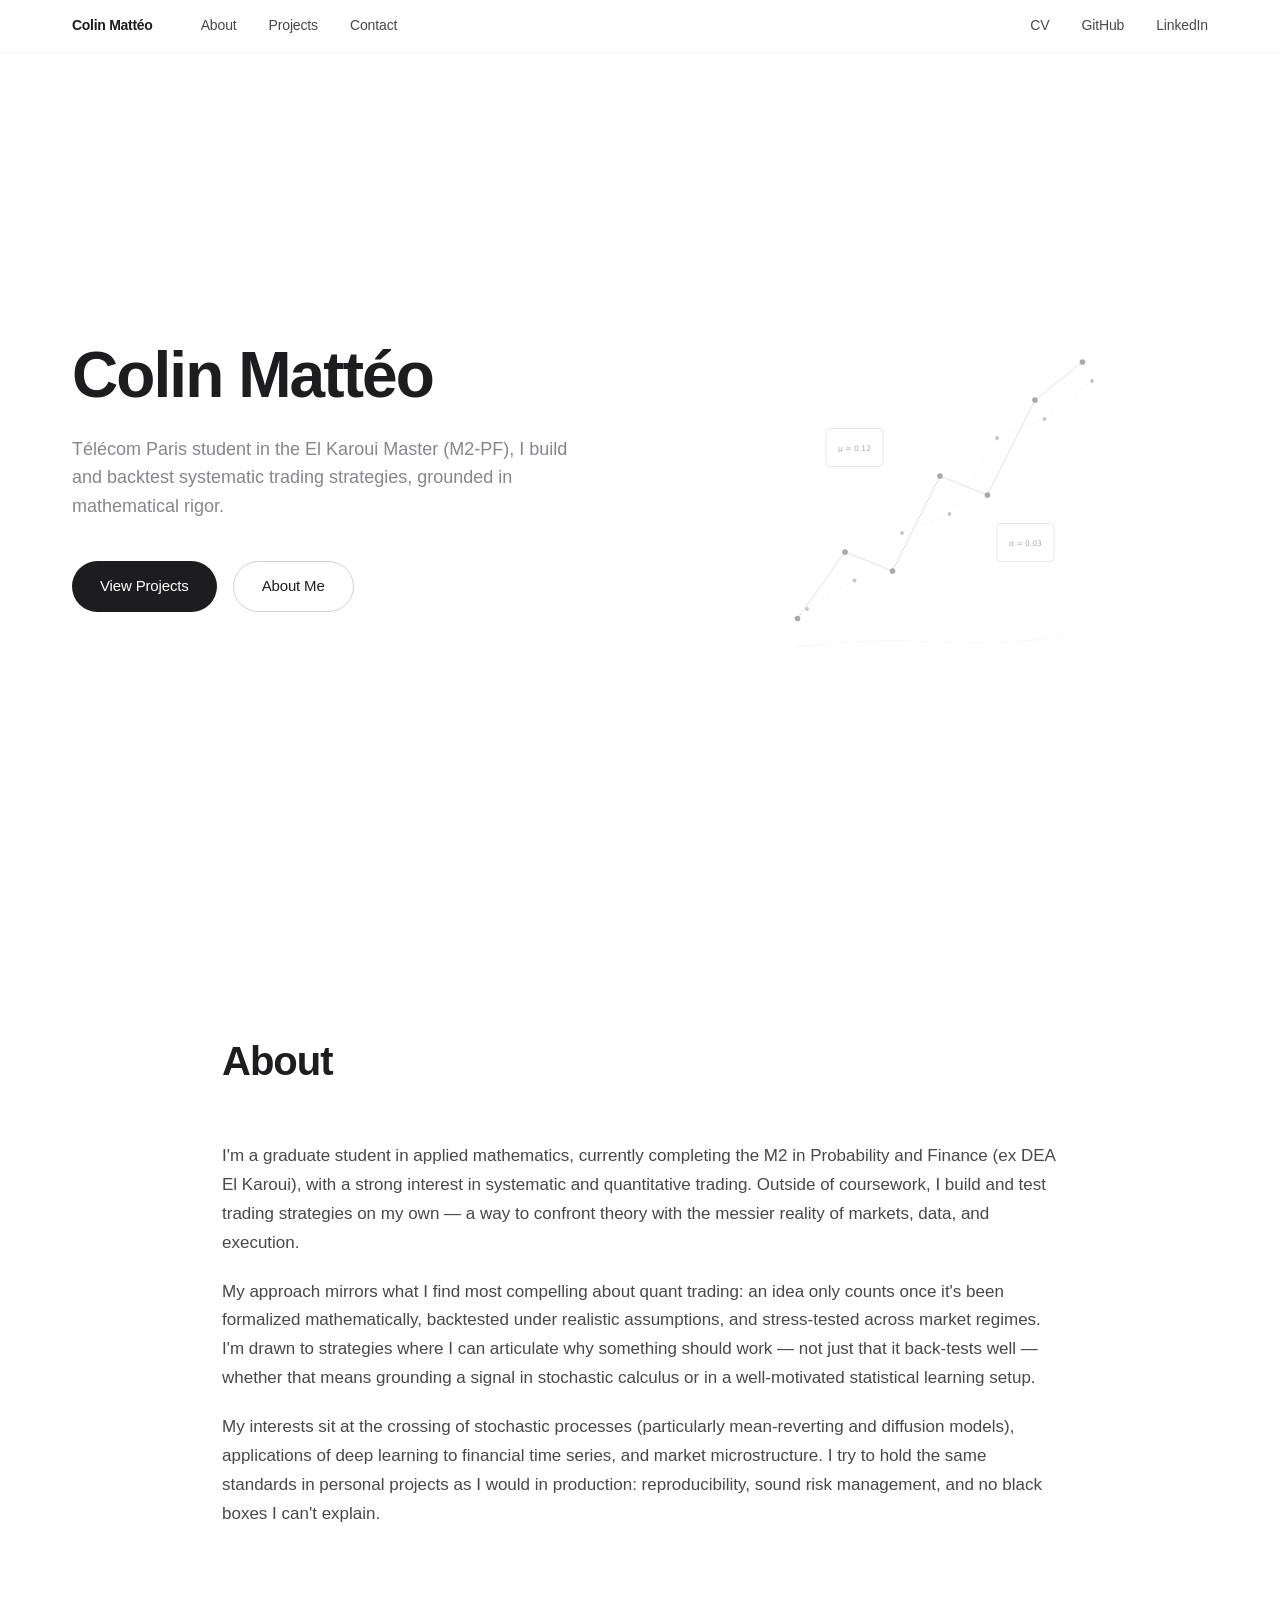
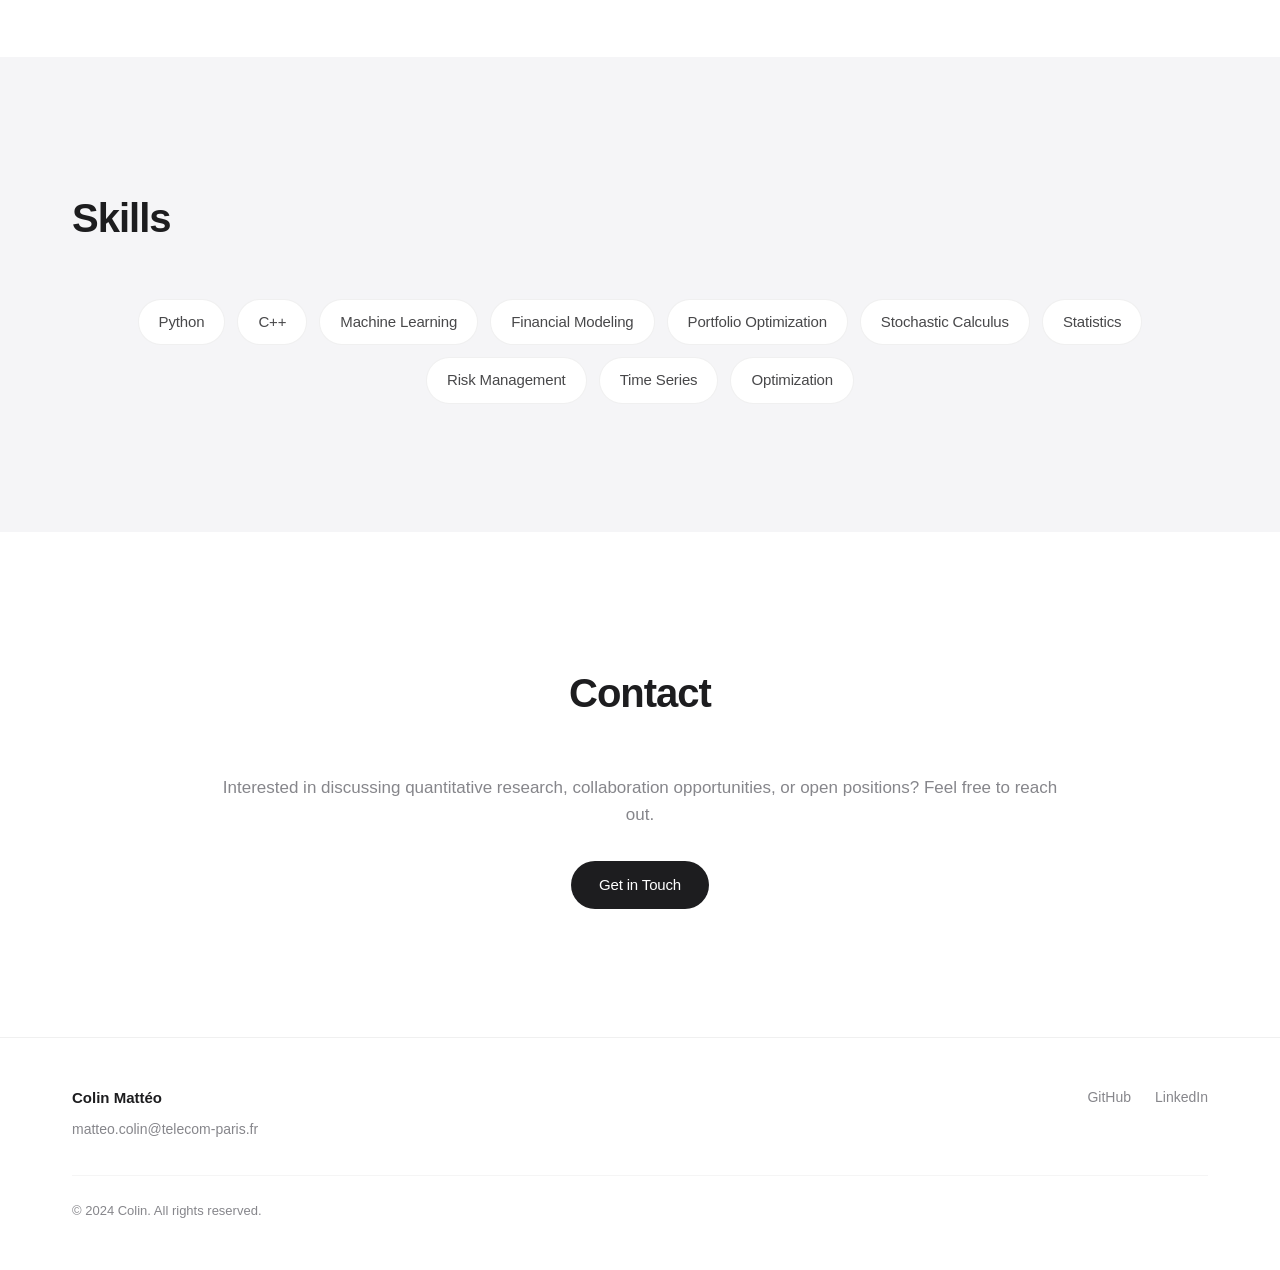
==== index.html @ a55c2260 "Modification de la phrase d'introduction de la hero section ainsi que de la about me section" ====
<!DOCTYPE html>
<html lang="en">
<head>
    <meta charset="UTF-8">
    <meta name="viewport" content="width=device-width, initial-scale=1.0">
    <title>Colin — Quantitative Finance & Machine Learning</title>
    <meta name="description" content="Quantitative finance researcher building trading strategies, ML models, and financial research projects with mathematical rigor.">
    <link rel="stylesheet" href="css/style.css">
</head>
<body>
    <header class="header" role="banner">
        <nav class="nav" aria-label="Main navigation">
            <div class="nav-left">
                <a href="index.html" class="nav-name">Colin Mattéo</a>
                <a href="#about" class="nav-link">About</a>
                <a href="projects.html" class="nav-link">Projects</a>
                <a href="#contact" class="nav-link">Contact</a>
            </div>
            <div class="nav-right">
                <a href="assets/CV_Matteo_Colin.pdf" class="nav-link" target="_blank" rel="noopener noreferrer">CV</a>
                <a href="https://github.com/V0H6P" class="nav-link" target="_blank" rel="noopener noreferrer">GitHub</a>
                <a href="https://www.linkedin.com/in/mattéo-colin-82a244336" class="nav-link" target="_blank" rel="noopener noreferrer">LinkedIn</a>
            </div>
        </nav>
    </header>

    <main>
        <section class="hero" aria-label="Introduction">
            <div class="hero-content">
                <div class="hero-text">
                    <h1 class="hero-title">
                        <span class="hero-line">Colin Mattéo</span>
                    </h1>
                    <p class="hero-subtitle">Télécom Paris student in the El Karoui Master (M2-PF), I build and backtest systematic trading strategies, grounded in mathematical rigor.</p>
                    <div class="hero-actions">
                        <a href="projects.html" class="btn btn-primary">View Projects</a>
                        <a href="#about" class="btn btn-secondary">About Me</a>
                    </div>
                </div>
                <div class="hero-visual" aria-hidden="true">
                    <svg viewBox="0 0 400 400" xmlns="http://www.w3.org/2000/svg" class="hero-svg">
                        <line x1="50" y1="350" x2="100" y2="280" stroke="#d1d1d6" stroke-width="1"/>
                        <line x1="100" y1="280" x2="150" y2="300" stroke="#d1d1d6" stroke-width="1"/>
                        <line x1="150" y1="300" x2="200" y2="200" stroke="#d1d1d6" stroke-width="1"/>
                        <line x1="200" y1="200" x2="250" y2="220" stroke="#d1d1d6" stroke-width="1"/>
                        <line x1="250" y1="220" x2="300" y2="120" stroke="#d1d1d6" stroke-width="1"/>
                        <line x1="300" y1="120" x2="350" y2="80" stroke="#d1d1d6" stroke-width="1"/>
                        <circle cx="50" cy="350" r="3" fill="#86868b"/>
                        <circle cx="100" cy="280" r="3" fill="#86868b"/>
                        <circle cx="150" cy="300" r="3" fill="#86868b"/>
                        <circle cx="200" cy="200" r="3" fill="#86868b"/>
                        <circle cx="250" cy="220" r="3" fill="#86868b"/>
                        <circle cx="300" cy="120" r="3" fill="#86868b"/>
                        <circle cx="350" cy="80" r="3" fill="#86868b"/>
                        <line x1="60" y1="340" x2="110" y2="310" stroke="#e5e5ea" stroke-width="0.5" stroke-dasharray="4 4"/>
                        <line x1="110" y1="310" x2="160" y2="260" stroke="#e5e5ea" stroke-width="0.5" stroke-dasharray="4 4"/>
                        <line x1="160" y1="260" x2="210" y2="240" stroke="#e5e5ea" stroke-width="0.5" stroke-dasharray="4 4"/>
                        <line x1="210" y1="240" x2="260" y2="160" stroke="#e5e5ea" stroke-width="0.5" stroke-dasharray="4 4"/>
                        <line x1="260" y1="160" x2="310" y2="140" stroke="#e5e5ea" stroke-width="0.5" stroke-dasharray="4 4"/>
                        <line x1="310" y1="140" x2="360" y2="100" stroke="#e5e5ea" stroke-width="0.5" stroke-dasharray="4 4"/>
                        <circle cx="60" cy="340" r="2" fill="#aeaeb2"/>
                        <circle cx="110" cy="310" r="2" fill="#aeaeb2"/>
                        <circle cx="160" cy="260" r="2" fill="#aeaeb2"/>
                        <circle cx="210" cy="240" r="2" fill="#aeaeb2"/>
                        <circle cx="260" cy="160" r="2" fill="#aeaeb2"/>
                        <circle cx="310" cy="140" r="2" fill="#aeaeb2"/>
                        <circle cx="360" cy="100" r="2" fill="#aeaeb2"/>
                        <rect x="80" y="150" width="60" height="40" rx="4" fill="none" stroke="#d1d1d6" stroke-width="0.75"/>
                        <text x="110" y="174" text-anchor="middle" font-size="8" fill="#86868b" font-family="system-ui">μ = 0.12</text>
                        <rect x="260" y="250" width="60" height="40" rx="4" fill="none" stroke="#d1d1d6" stroke-width="0.75"/>
                        <text x="290" y="274" text-anchor="middle" font-size="8" fill="#86868b" font-family="system-ui">σ = 0.03</text>
                        <path d="M 50 380 Q 125 370 200 375 T 350 365" fill="none" stroke="#e5e5ea" stroke-width="0.5"/>
                    </svg>
                </div>
            </div>
        </section>


        <section id="about" class="about fade-in" aria-labelledby="about-title">
            <div class="container container--narrow">
                <h2 id="about-title" class="section-title">About</h2>
                <div class="about-content">
                    <p>I'm a graduate student in applied mathematics, currently completing the M2 in Probability and Finance (ex DEA El Karoui), with a strong interest in systematic and quantitative trading. Outside of coursework, I build and test trading strategies on my own — a way to confront theory with the messier reality of markets, data, and execution.</p>
                    <p>My approach mirrors what I find most compelling about quant trading: an idea only counts once it's been formalized mathematically, backtested under realistic assumptions, and stress-tested across market regimes. I'm drawn to strategies where I can articulate why something should work — not just that it back-tests well — whether that means grounding a signal in stochastic calculus or in a well-motivated statistical learning setup.</p>
                    <p>My interests sit at the crossing of stochastic processes (particularly mean-reverting and diffusion models), applications of deep learning to financial time series, and market microstructure. I try to hold the same standards in personal projects as I would in production: reproducibility, sound risk management, and no black boxes I can't explain.</p>
                </div>
            </div>
        </section>

        <section class="skills fade-in" aria-labelledby="skills-title">
            <div class="container">
                <h2 id="skills-title" class="section-title">Skills</h2>
                <div class="skills-grid" role="list">
                    <span class="skill-badge" role="listitem">Python</span>
                    <span class="skill-badge" role="listitem">C++</span>
                    <span class="skill-badge" role="listitem">Machine Learning</span>
                    <span class="skill-badge" role="listitem">Financial Modeling</span>
                    <span class="skill-badge" role="listitem">Portfolio Optimization</span>
                    <span class="skill-badge" role="listitem">Stochastic Calculus</span>
                    <span class="skill-badge" role="listitem">Statistics</span>
                    <span class="skill-badge" role="listitem">Risk Management</span>
                    <span class="skill-badge" role="listitem">Time Series</span>
                    <span class="skill-badge" role="listitem">Optimization</span>
                </div>
            </div>
        </section>


        <section id="contact" class="contact fade-in" aria-labelledby="contact-title">
            <div class="container container--narrow">
                <h2 id="contact-title" class="section-title">Contact</h2>
                <p class="contact-text">Interested in discussing quantitative research, collaboration opportunities, or open positions? Feel free to reach out.</p>
                <a href="mailto:matteo.colin@telecom-paris.fr" class="btn btn-primary">Get in Touch</a>
            </div>
        </section>
    </main>

    <footer class="footer" role="contentinfo">
        <div class="container">
            <div class="footer-content">
                <div class="footer-info">
                    <p class="footer-name">Colin Mattéo</p>
                    <p class="footer-email"><a href="mailto:matteo.colin@telecom-paris.fr">matteo.colin@telecom-paris.fr</a></p>
                </div>
                <div class="footer-links">
                    <a href="https://github.com/V0H6P" target="_blank" rel="noopener noreferrer">GitHub</a>
                    <a href="https://www.linkedin.com/in/mattéo-colin-82a244336" target="_blank" rel="noopener noreferrer">LinkedIn</a>
                </div>
            </div>
            <div class="footer-bottom">
                <p>&copy; 2024 Colin. All rights reserved.</p>
            </div>
        </div>
    </footer>

    <script src="js/main.js"></script>
</body>
</html>
---- css/style.css ----
/* ============================================
   RESET & BASE
   ============================================ */

*, *::before, *::after {
    margin: 0;
    padding: 0;
    box-sizing: border-box;
}

:root {
    --color-black: #1d1d1f;
    --color-gray-900: #2c2c2e;
    --color-gray-700: #48484a;
    --color-gray-500: #86868b;
    --color-gray-300: #d1d1d6;
    --color-gray-100: #f5f5f7;
    --color-white: #ffffff;
    --color-accent: #0071e3;
    --color-accent-hover: #0077ed;

    --font-system: -apple-system, BlinkMacSystemFont, 'SF Pro Display', 'SF Pro Text', 'Helvetica Neue', Helvetica, Arial, sans-serif;
    --font-mono: 'SF Mono', SFMono-Regular, 'Consolas', 'Liberation Mono', Menlo, monospace;

    --space-xs: 0.5rem;
    --space-sm: 1rem;
    --space-md: 1.5rem;
    --space-lg: 3rem;
    --space-xl: 5rem;
    --space-2xl: 8rem;

    --max-width: 1200px;
    --max-width-narrow: 900px;

    --transition-fast: 0.2s ease;
    --transition-base: 0.3s ease;
    --transition-slow: 0.6s ease;
}

html {
    scroll-behavior: smooth;
    -webkit-text-size-adjust: 100%;
}

body {
    font-family: var(--font-system);
    font-size: 17px;
    line-height: 1.65;
    color: var(--color-black);
    background-color: var(--color-white);
    -webkit-font-smoothing: antialiased;
    -moz-osx-font-smoothing: grayscale;
}

a {
    color: inherit;
    text-decoration: none;
}

img {
    max-width: 100%;
    display: block;
}

/* ============================================
   LAYOUT
   ============================================ */

.container {
    max-width: var(--max-width);
    margin: 0 auto;
    padding: 0 2rem;
}

.container--narrow {
    max-width: var(--max-width-narrow);
}

/* ============================================
   NAVIGATION
   ============================================ */

.header {
    position: fixed;
    top: 0;
    left: 0;
    right: 0;
    z-index: 1000;
    background: rgba(255, 255, 255, 0.92);
    backdrop-filter: blur(20px);
    -webkit-backdrop-filter: blur(20px);
    border-bottom: 1px solid rgba(0, 0, 0, 0.04);
}

.nav {
    display: flex;
    align-items: center;
    justify-content: space-between;
    max-width: var(--max-width);
    margin: 0 auto;
    padding: 0 2rem;
    height: 52px;
}

.nav-left, .nav-right {
    display: flex;
    align-items: center;
    gap: 2rem;
}

.nav-name {
    font-size: 14px;
    font-weight: 600;
    color: var(--color-black);
    letter-spacing: -0.02em;
    margin-right: 1rem;
}

.nav-link {
    font-size: 14px;
    font-weight: 400;
    color: var(--color-gray-700);
    transition: color var(--transition-fast);
    letter-spacing: -0.01em;
}

.nav-link:hover,
.nav-link:focus-visible {
    color: var(--color-black);
}

.nav-link:focus-visible {
    outline: 2px solid var(--color-accent);
    outline-offset: 4px;
    border-radius: 2px;
}

/* ============================================
   HERO
   ============================================ */

.hero {
    min-height: 100vh;
    display: flex;
    align-items: center;
    padding-top: 52px;
}

.hero-content {
    display: grid;
    grid-template-columns: 1fr 1fr;
    align-items: center;
    gap: 4rem;
    max-width: var(--max-width);
    margin: 0 auto;
    padding: 0 2rem;
    width: 100%;
}

.hero-title {
    font-size: clamp(2.5rem, 5vw, 4rem);
    font-weight: 600;
    line-height: 1.1;
    letter-spacing: -0.03em;
    color: var(--color-black);
}

.hero-line {
    display: block;
}

.hero-subtitle {
    margin-top: 1.5rem;
    font-size: 1.125rem;
    line-height: 1.6;
    color: var(--color-gray-500);
    max-width: 520px;
}

.hero-actions {
    display: flex;
    gap: 1rem;
    margin-top: 2.5rem;
}

.hero-visual {
    display: flex;
    justify-content: center;
    align-items: center;
}

.hero-svg {
    width: 100%;
    max-width: 380px;
    height: auto;
    opacity: 0.7;
}

/* ============================================
   BUTTONS
   ============================================ */

.btn {
    display: inline-flex;
    align-items: center;
    justify-content: center;
    font-size: 15px;
    font-weight: 400;
    border-radius: 980px;
    padding: 0.75rem 1.75rem;
    transition: all var(--transition-fast);
    cursor: pointer;
    border: none;
    letter-spacing: -0.01em;
}

.btn:focus-visible {
    outline: 2px solid var(--color-accent);
    outline-offset: 3px;
}

.btn-primary {
    background-color: var(--color-black);
    color: var(--color-white);
}

.btn-primary:hover {
    background-color: var(--color-gray-900);
}

.btn-secondary {
    background-color: transparent;
    color: var(--color-black);
    border: 1px solid var(--color-gray-300);
}

.btn-secondary:hover {
    background-color: var(--color-gray-100);
}

.btn-tertiary {
    padding: 0;
    font-size: 15px;
    color: var(--color-accent);
    background: none;
    border-radius: 0;
}

.btn-tertiary:hover {
    color: var(--color-accent-hover);
}

/* ============================================
   SECTIONS
   ============================================ */

.section-title {
    font-size: 2.5rem;
    font-weight: 600;
    letter-spacing: -0.025em;
    margin-bottom: var(--space-lg);
    color: var(--color-black);
}

.featured,
.about,
.skills,
.projects,
.contact {
    padding: var(--space-2xl) 0;
}

.featured {
    background-color: var(--color-gray-100);
}

/* ============================================
   FEATURED PROJECTS
   ============================================ */

.featured-grid {
    display: grid;
    grid-template-columns: repeat(3, 1fr);
    gap: 1.5rem;
}

.featured-cta {
    text-align: center;
    margin-top: var(--space-lg);
}

/* ============================================
   PROJECT CARDS
   ============================================ */

.project-card {
    background: var(--color-white);
    border-radius: 16px;
    overflow: hidden;
    transition: transform var(--transition-base), box-shadow var(--transition-base);
    border: 1px solid rgba(0, 0, 0, 0.04);
}

.project-card:hover {
    transform: translateY(-2px);
    box-shadow: 0 8px 30px rgba(0, 0, 0, 0.06);
}

.project-card-content {
    padding: 2rem;
}

.project-card-meta {
    font-size: 13px;
    color: var(--color-gray-500);
    margin-bottom: 0.75rem;
}

.project-card-title {
    font-size: 1.25rem;
    font-weight: 600;
    letter-spacing: -0.02em;
    margin-bottom: 0.75rem;
    color: var(--color-black);
}

.project-card-tech {
    display: flex;
    flex-wrap: wrap;
    gap: 0.5rem;
    margin-bottom: 1rem;
}

.tech-tag {
    font-size: 12px;
    font-weight: 500;
    padding: 0.25rem 0.625rem;
    background-color: var(--color-gray-100);
    color: var(--color-gray-700);
    border-radius: 4px;
    letter-spacing: -0.01em;
}

.featured .tech-tag {
    background-color: var(--color-gray-100);
}

.project-card-desc {
    font-size: 15px;
    line-height: 1.6;
    color: var(--color-gray-500);
    margin-bottom: 1.25rem;
}

/* ============================================
   ABOUT
   ============================================ */

.about-content p {
    font-size: 1.0625rem;
    line-height: 1.7;
    color: var(--color-gray-700);
    margin-bottom: 1.25rem;
}

.about-content p:last-child {
    margin-bottom: 0;
}

/* ============================================
   SKILLS
   ============================================ */

.skills {
    background-color: var(--color-gray-100);
}

.skills-grid {
    display: flex;
    flex-wrap: wrap;
    gap: 0.75rem;
    justify-content: center;
}

.skill-badge {
    font-size: 15px;
    font-weight: 500;
    padding: 0.625rem 1.25rem;
    background-color: var(--color-white);
    color: var(--color-gray-700);
    border-radius: 980px;
    border: 1px solid rgba(0, 0, 0, 0.06);
    letter-spacing: -0.01em;
    transition: border-color var(--transition-fast), color var(--transition-fast);
}

.skill-badge:hover {
    border-color: var(--color-gray-300);
    color: var(--color-black);
}

/* ============================================
   ALL PROJECTS GRID
   ============================================ */

.projects-grid {
    display: grid;
    grid-template-columns: repeat(2, 1fr);
    gap: 1.5rem;
}

.projects .project-card {
    border: 1px solid rgba(0, 0, 0, 0.06);
}

/* ============================================
   PROJECTS PAGE
   ============================================ */

.projects-page {
    padding-top: calc(52px + 5rem);
    padding-bottom: var(--space-2xl);
}

.projects-page-title {
    margin-bottom: var(--space-lg);
}

/* ============================================
   CONTACT
   ============================================ */

.contact {
    text-align: center;
}

.contact-text {
    font-size: 1.0625rem;
    color: var(--color-gray-500);
    margin-bottom: 2rem;
    line-height: 1.6;
}

/* ============================================
   FOOTER
   ============================================ */

.footer {
    padding: var(--space-lg) 0;
    border-top: 1px solid rgba(0, 0, 0, 0.06);
}

.footer-content {
    display: flex;
    justify-content: space-between;
    align-items: flex-start;
    margin-bottom: 2rem;
}

.footer-name {
    font-size: 15px;
    font-weight: 600;
    margin-bottom: 0.25rem;
}

.footer-email a {
    font-size: 14px;
    color: var(--color-gray-500);
    transition: color var(--transition-fast);
}

.footer-email a:hover {
    color: var(--color-black);
}

.footer-links {
    display: flex;
    gap: 1.5rem;
}

.footer-links a {
    font-size: 14px;
    color: var(--color-gray-500);
    transition: color var(--transition-fast);
}

.footer-links a:hover {
    color: var(--color-black);
}

.footer-bottom {
    padding-top: 1.5rem;
    border-top: 1px solid rgba(0, 0, 0, 0.04);
}

.footer-bottom p {
    font-size: 13px;
    color: var(--color-gray-500);
}

/* ============================================
   ANIMATIONS
   ============================================ */

.fade-in {
    opacity: 0;
    transform: translateY(20px);
    transition: opacity var(--transition-slow), transform var(--transition-slow);
}

.fade-in.visible {
    opacity: 1;
    transform: translateY(0);
}

/* ============================================
   RESPONSIVE
   ============================================ */

@media (max-width: 1024px) {
    .featured-grid {
        grid-template-columns: 1fr;
        gap: 1.25rem;
    }

    .projects-grid {
        grid-template-columns: 1fr;
    }
}

@media (max-width: 768px) {
    body {
        font-size: 16px;
    }

    .nav {
        padding: 0 1.25rem;
    }

    .nav-left, .nav-right {
        gap: 1.25rem;
    }

    .nav-link {
        font-size: 13px;
    }

    .hero-content {
        grid-template-columns: 1fr;
        padding: 0 1.25rem;
        gap: 3rem;
    }

    .hero-visual {
        display: none;
    }

    .hero-title {
        font-size: 2.25rem;
    }

    .section-title {
        font-size: 2rem;
    }

    .container {
        padding: 0 1.25rem;
    }

    .featured,
    .about,
    .skills,
    .projects,
    .contact {
        padding: var(--space-xl) 0;
    }

    .footer-content {
        flex-direction: column;
        gap: 1.5rem;
    }
}

@media (max-width: 480px) {
    .nav-right {
        gap: 1rem;
    }

    .hero-title {
        font-size: 1.875rem;
    }

    .hero-actions {
        flex-direction: column;
    }

    .hero-actions .btn {
        width: 100%;
    }
}

/* ============================================
   REDUCED MOTION
   ============================================ */

@media (prefers-reduced-motion: reduce) {
    html {
        scroll-behavior: auto;
    }

    .fade-in {
        opacity: 1;
        transform: none;
        transition: none;
    }

    .project-card:hover {
        transform: none;
    }
}
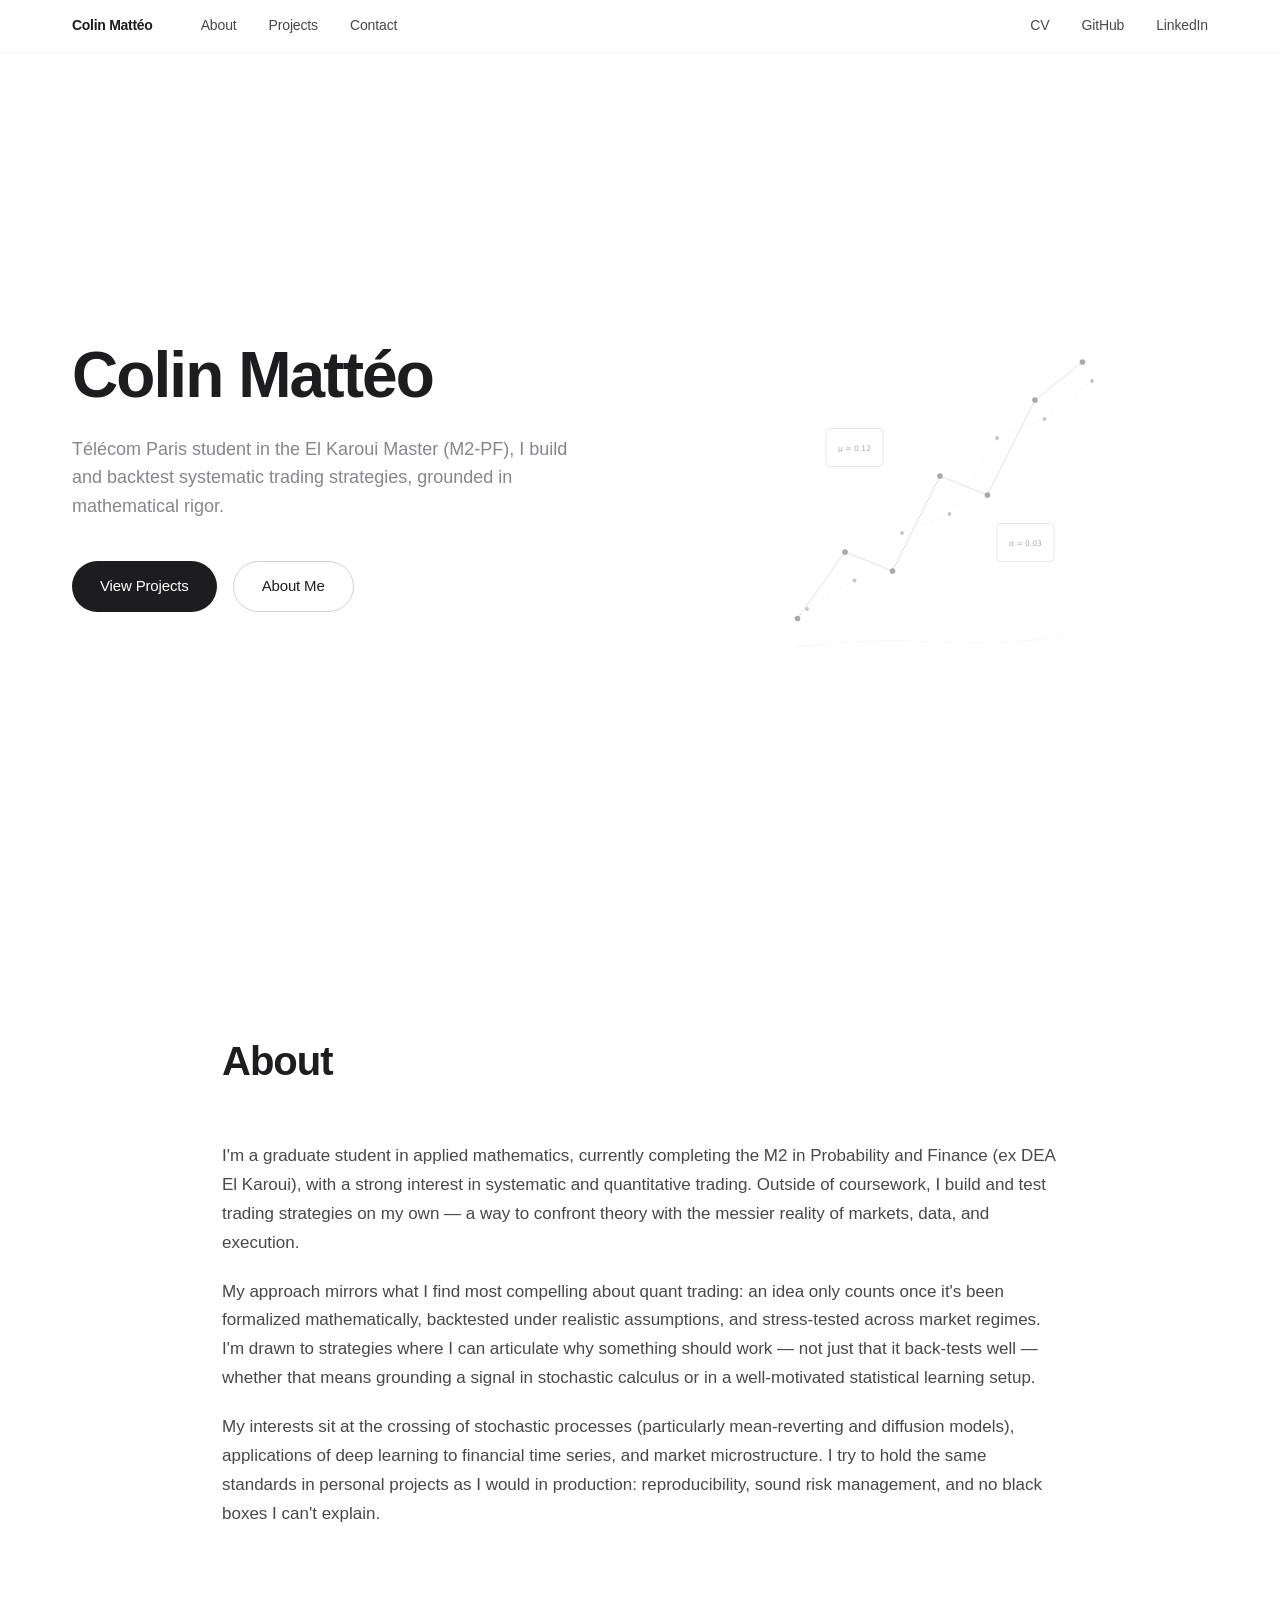
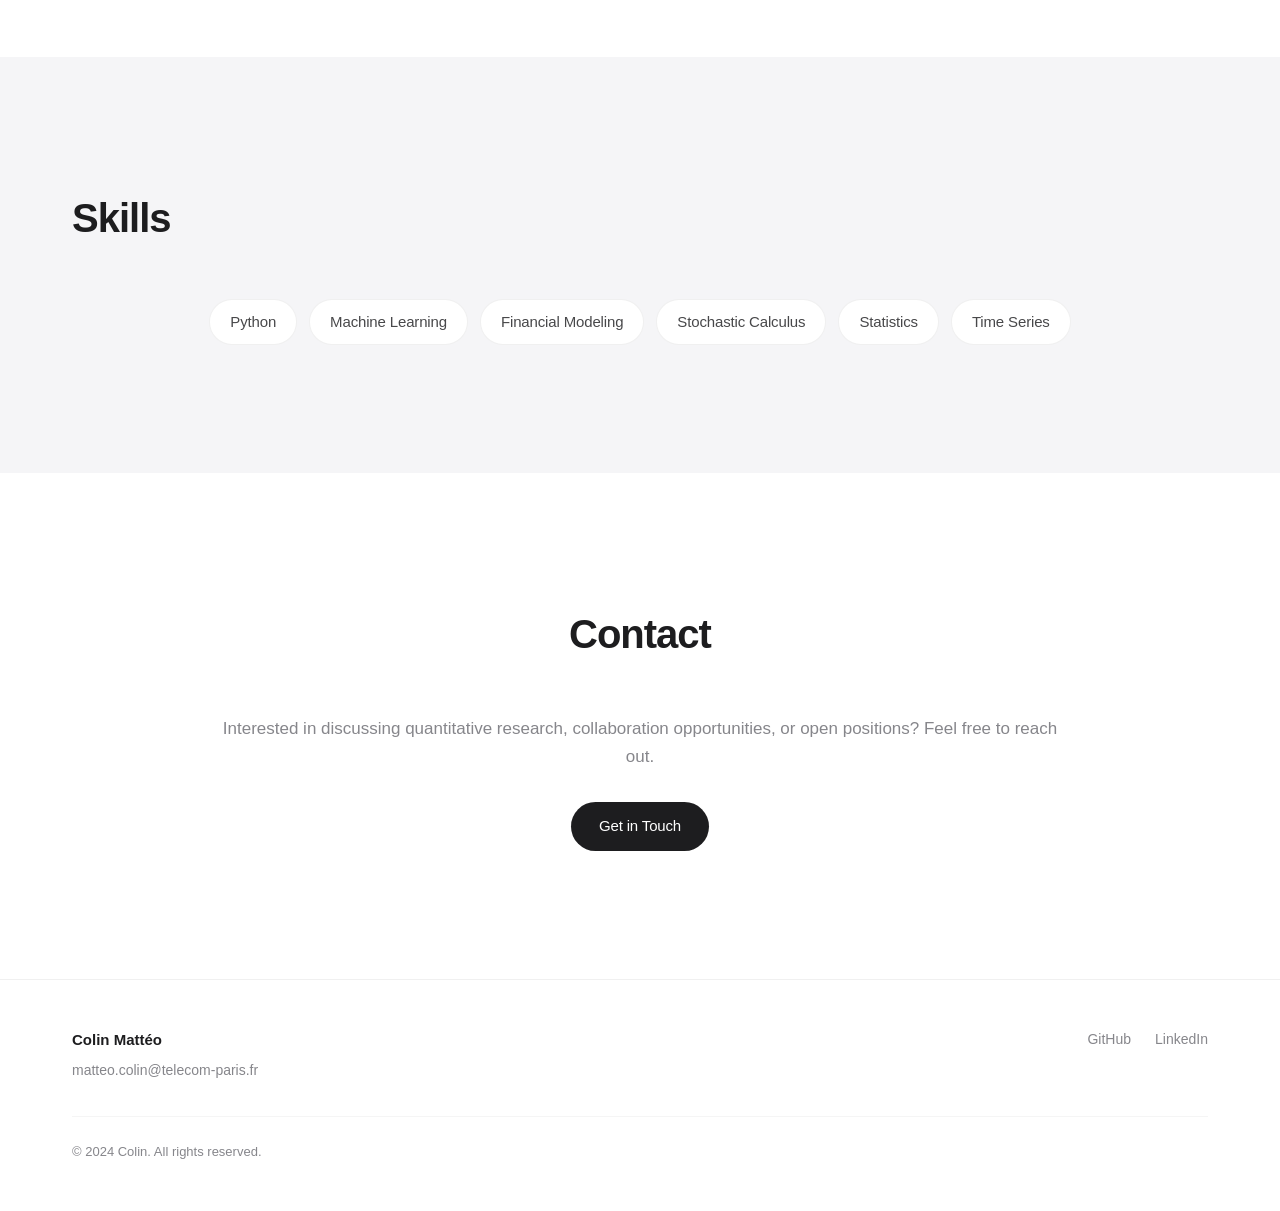
==== commit 2699c7aa: "Ajout de la page html de rapport pour le projet cnn_analysis. Pour l'instant, pas de linkage depuis " ====
--- a/index.html
+++ b/index.html
@@ -92,15 +92,15 @@
                 <h2 id="skills-title" class="section-title">Skills</h2>
                 <div class="skills-grid" role="list">
                     <span class="skill-badge" role="listitem">Python</span>
-                    <span class="skill-badge" role="listitem">C++</span>
+                    <!-- <span class="skill-badge" role="listitem">C++</span> -->
                     <span class="skill-badge" role="listitem">Machine Learning</span>
                     <span class="skill-badge" role="listitem">Financial Modeling</span>
-                    <span class="skill-badge" role="listitem">Portfolio Optimization</span>
+                    <!-- <span class="skill-badge" role="listitem">Portfolio Optimization</span> -->
                     <span class="skill-badge" role="listitem">Stochastic Calculus</span>
                     <span class="skill-badge" role="listitem">Statistics</span>
-                    <span class="skill-badge" role="listitem">Risk Management</span>
+                    <!-- <span class="skill-badge" role="listitem">Risk Management</span> -->
                     <span class="skill-badge" role="listitem">Time Series</span>
-                    <span class="skill-badge" role="listitem">Optimization</span>
+                    <!-- <span class="skill-badge" role="listitem">Optimization</span> -->
                 </div>
             </div>
         </section>
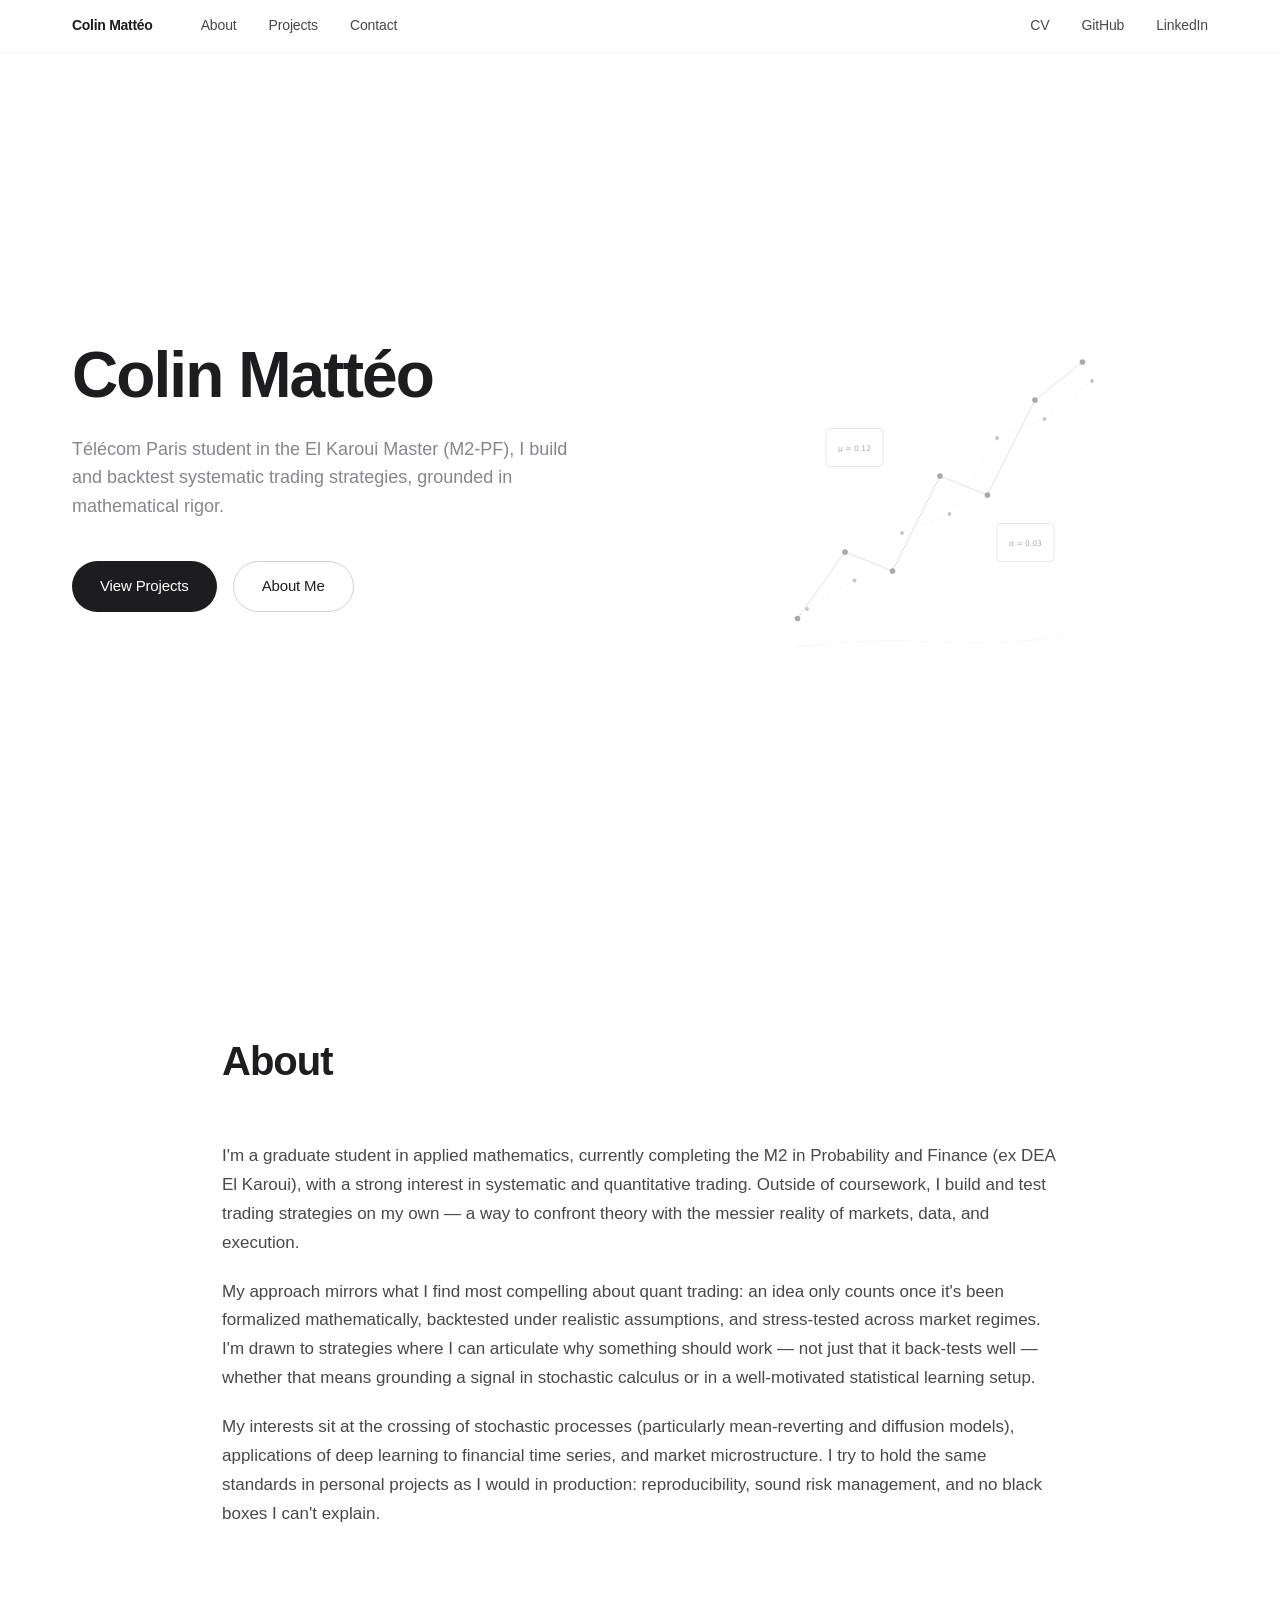
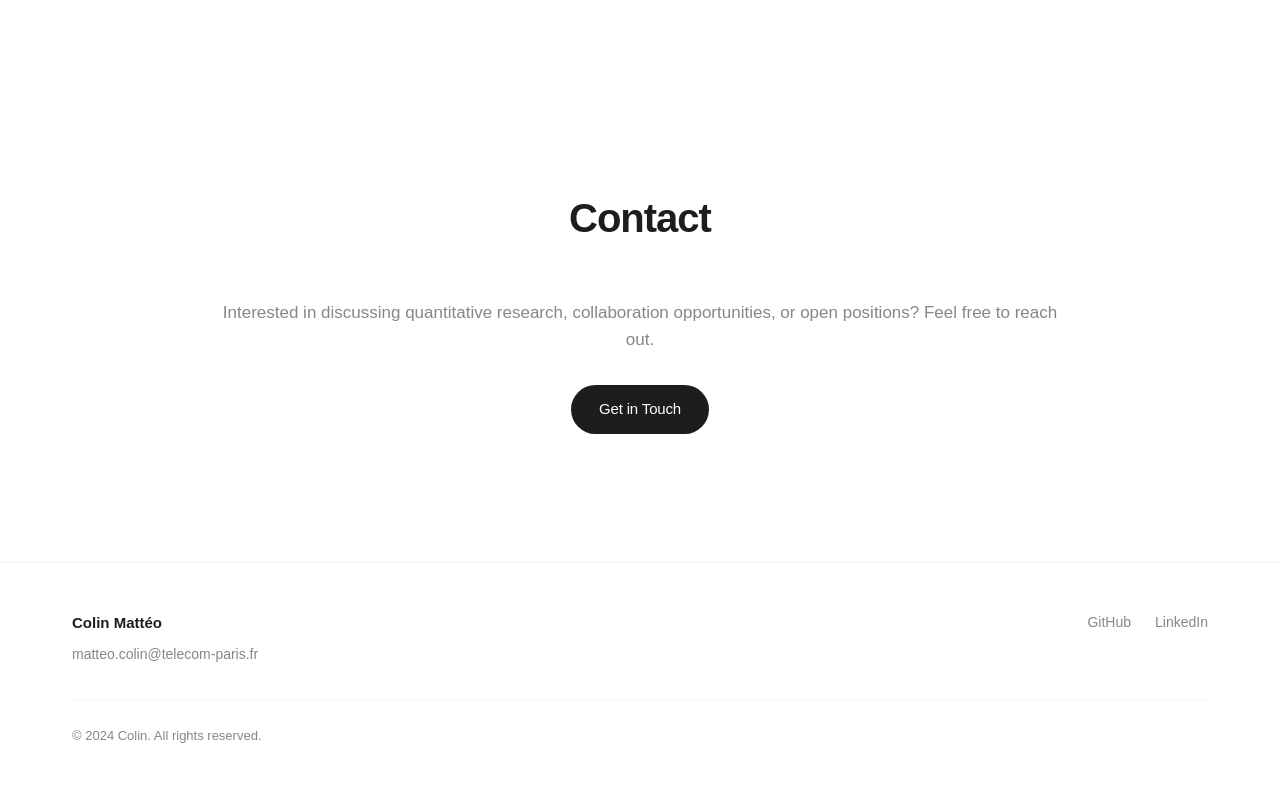
==== commit 7ddd6020: "Modification des cartes de projet pour avoir un apercu du projet sans cliquer et lire le rapport com" ====
--- a/index.html
+++ b/index.html
@@ -87,23 +87,23 @@
             </div>
         </section>
 
-        <section class="skills fade-in" aria-labelledby="skills-title">
-            <div class="container">
-                <h2 id="skills-title" class="section-title">Skills</h2>
-                <div class="skills-grid" role="list">
-                    <span class="skill-badge" role="listitem">Python</span>
+        <!-- <section class="skills fade-in" aria-labelledby="skills-title"> -->
+            <!-- <div class="container"> -->
+                <!-- <h2 id="skills-title" class="section-title">Skills</h2> -->
+                <!-- <div class="skills-grid" role="list"> -->
+                    <!-- <span class="skill-badge" role="listitem">Python</span> -->
                     <!-- <span class="skill-badge" role="listitem">C++</span> -->
-                    <span class="skill-badge" role="listitem">Machine Learning</span>
-                    <span class="skill-badge" role="listitem">Financial Modeling</span>
+                    <!-- <span class="skill-badge" role="listitem">Machine Learning</span> -->
+                    <!-- <span class="skill-badge" role="listitem">Financial Modeling</span> -->
                     <!-- <span class="skill-badge" role="listitem">Portfolio Optimization</span> -->
-                    <span class="skill-badge" role="listitem">Stochastic Calculus</span>
-                    <span class="skill-badge" role="listitem">Statistics</span>
+                    <!-- <span class="skill-badge" role="listitem">Stochastic Calculus</span> -->
+                    <!-- <span class="skill-badge" role="listitem">Statistics</span> -->
                     <!-- <span class="skill-badge" role="listitem">Risk Management</span> -->
-                    <span class="skill-badge" role="listitem">Time Series</span>
+                    <!-- <span class="skill-badge" role="listitem">Time Series</span> -->
                     <!-- <span class="skill-badge" role="listitem">Optimization</span> -->
-                </div>
-            </div>
-        </section>
+                <!-- </div> -->
+            <!-- </div> -->
+        <!-- </section> -->
 
 
         <section id="contact" class="contact fade-in" aria-labelledby="contact-title">
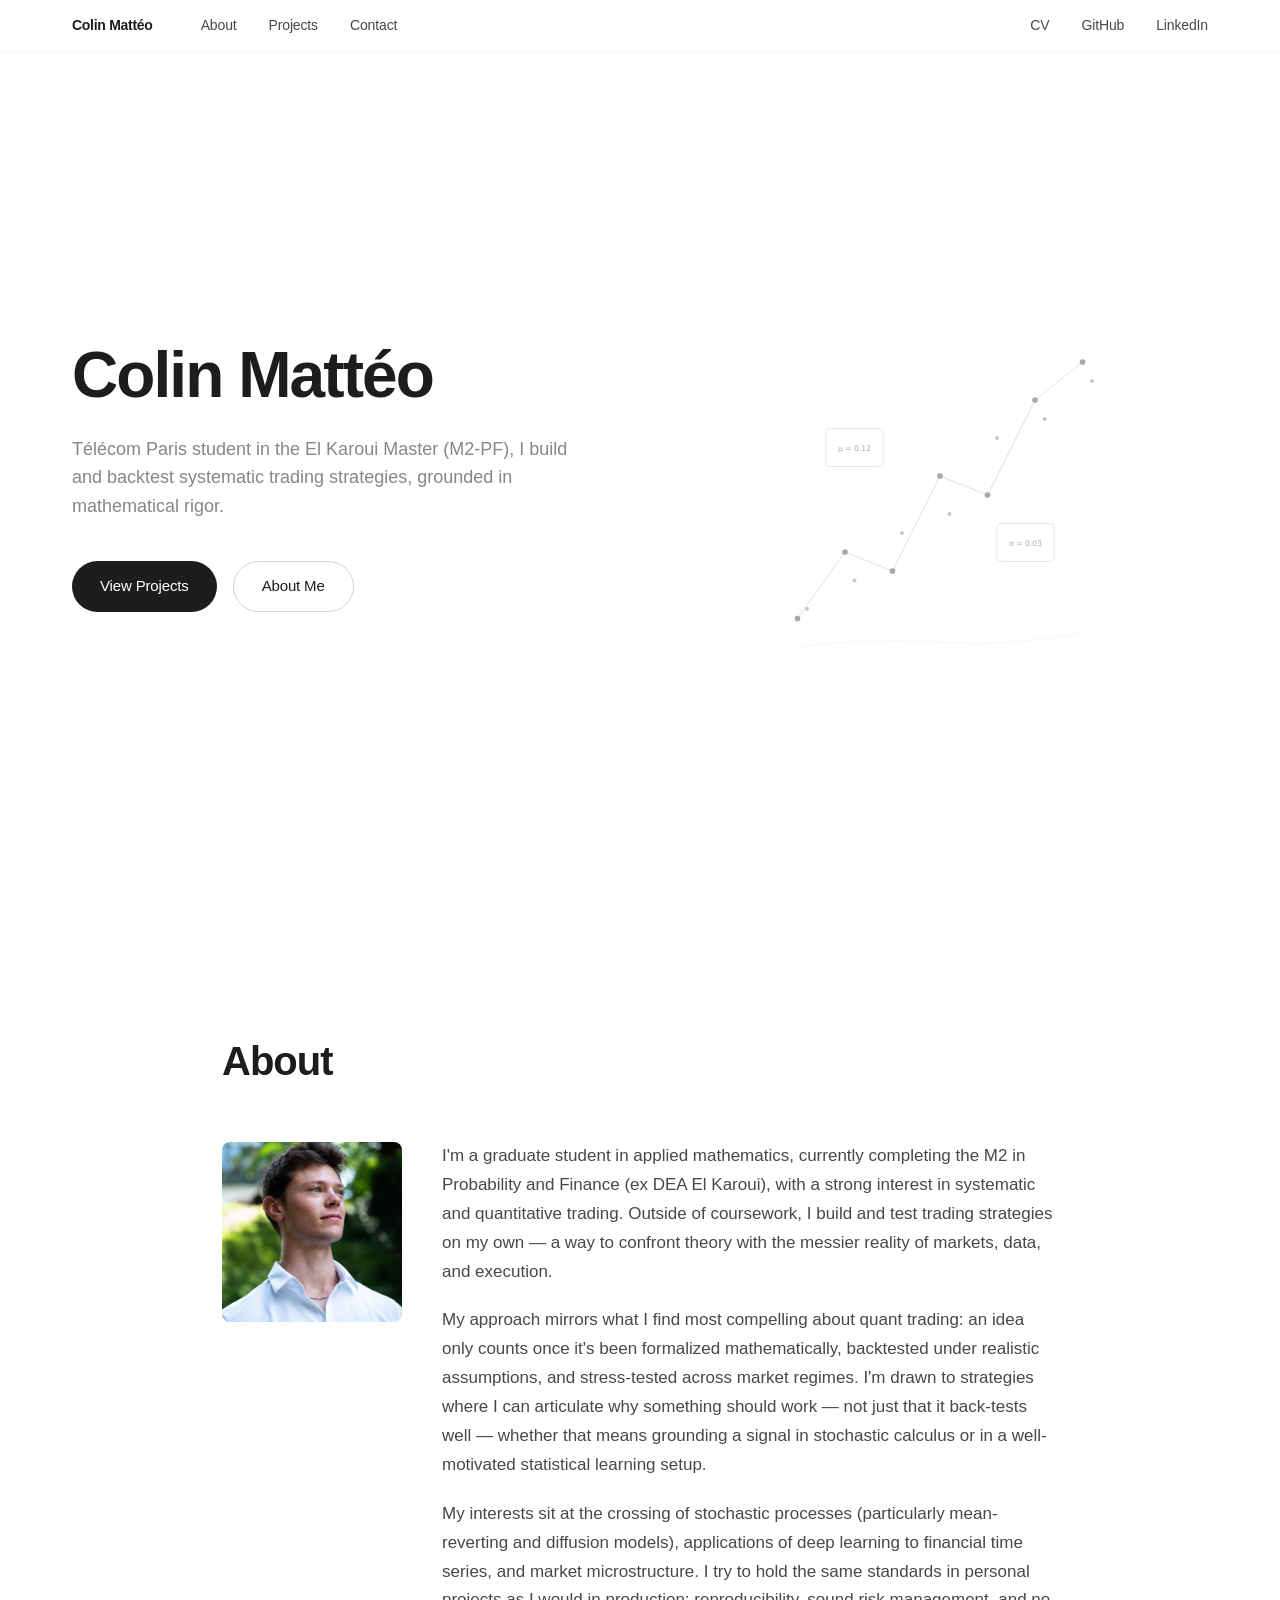
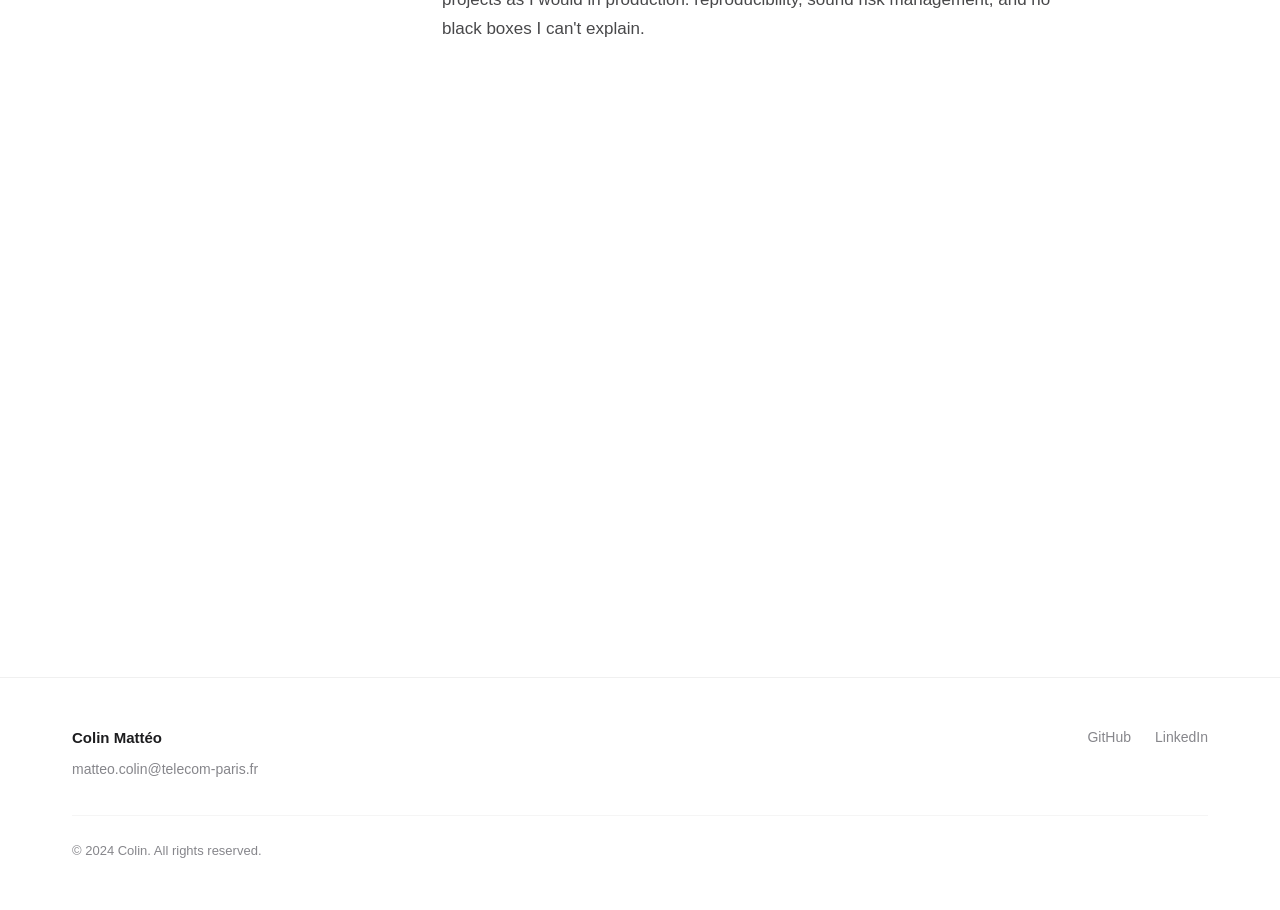
==== commit 96f862c1: "Rajout d'un portrait sur la gauche de la section about me" ====
--- a/index.html
+++ b/index.html
@@ -76,13 +76,29 @@
         </section>
 
 
-        <section id="about" class="about fade-in" aria-labelledby="about-title">
+        <!-- <section id="about" class="about fade-in" aria-labelledby="about-title">
             <div class="container container--narrow">
                 <h2 id="about-title" class="section-title">About</h2>
                 <div class="about-content">
                     <p>I'm a graduate student in applied mathematics, currently completing the M2 in Probability and Finance (ex DEA El Karoui), with a strong interest in systematic and quantitative trading. Outside of coursework, I build and test trading strategies on my own — a way to confront theory with the messier reality of markets, data, and execution.</p>
                     <p>My approach mirrors what I find most compelling about quant trading: an idea only counts once it's been formalized mathematically, backtested under realistic assumptions, and stress-tested across market regimes. I'm drawn to strategies where I can articulate why something should work — not just that it back-tests well — whether that means grounding a signal in stochastic calculus or in a well-motivated statistical learning setup.</p>
                     <p>My interests sit at the crossing of stochastic processes (particularly mean-reverting and diffusion models), applications of deep learning to financial time series, and market microstructure. I try to hold the same standards in personal projects as I would in production: reproducibility, sound risk management, and no black boxes I can't explain.</p>
+                </div>
+            </div>
+        </section> -->
+
+        <section id="about" class="about fade-in" aria-labelledby="about-title">
+            <div class="container container--narrow">
+                <h2 id="about-title" class="section-title">About</h2>
+                <div class="about-wrapper">
+                    <div class="about-photo">
+                        <img src="assets/images/portrait.jpg" alt="Portrait" width="200" height="200">
+                    </div>
+                    <div class="about-content">
+                        <p>I'm a graduate student in applied mathematics, currently completing the M2 in Probability and Finance (ex DEA El Karoui), with a strong interest in systematic and quantitative trading. Outside of coursework, I build and test trading strategies on my own — a way to confront theory with the messier reality of markets, data, and execution.</p>
+                        <p>My approach mirrors what I find most compelling about quant trading: an idea only counts once it's been formalized mathematically, backtested under realistic assumptions, and stress-tested across market regimes. I'm drawn to strategies where I can articulate why something should work — not just that it back-tests well — whether that means grounding a signal in stochastic calculus or in a well-motivated statistical learning setup.</p>
+                        <p>My interests sit at the crossing of stochastic processes (particularly mean-reverting and diffusion models), applications of deep learning to financial time series, and market microstructure. I try to hold the same standards in personal projects as I would in production: reproducibility, sound risk management, and no black boxes I can't explain.</p>
+                    </div>
                 </div>
             </div>
         </section>
--- a/css/style.css
+++ b/css/style.css
@@ -367,6 +367,43 @@
     margin-bottom: 0;
 }
 
+.about-wrapper {
+    display: flex;
+    gap: 2.5rem;
+    align-items: flex-start;
+}
+
+.about-photo {
+    flex-shrink: 0;
+    width: 180px;
+}
+
+.about-photo img {
+    width: 100%;
+    height: auto;
+    aspect-ratio: 1 / 1;
+    object-fit: cover;
+    border-radius: 8px; /* mets 50% si tu préfères un cercle */
+    display: block;
+}
+
+.about-content {
+    flex: 1;
+    min-width: 0;
+}
+
+@media (max-width: 640px) {
+    .about-wrapper {
+        flex-direction: column;
+        align-items: center;
+        text-align: left;
+    }
+
+    .about-photo {
+        width: 140px;
+    }
+}
+
 /* ============================================
    SKILLS
    ============================================ */
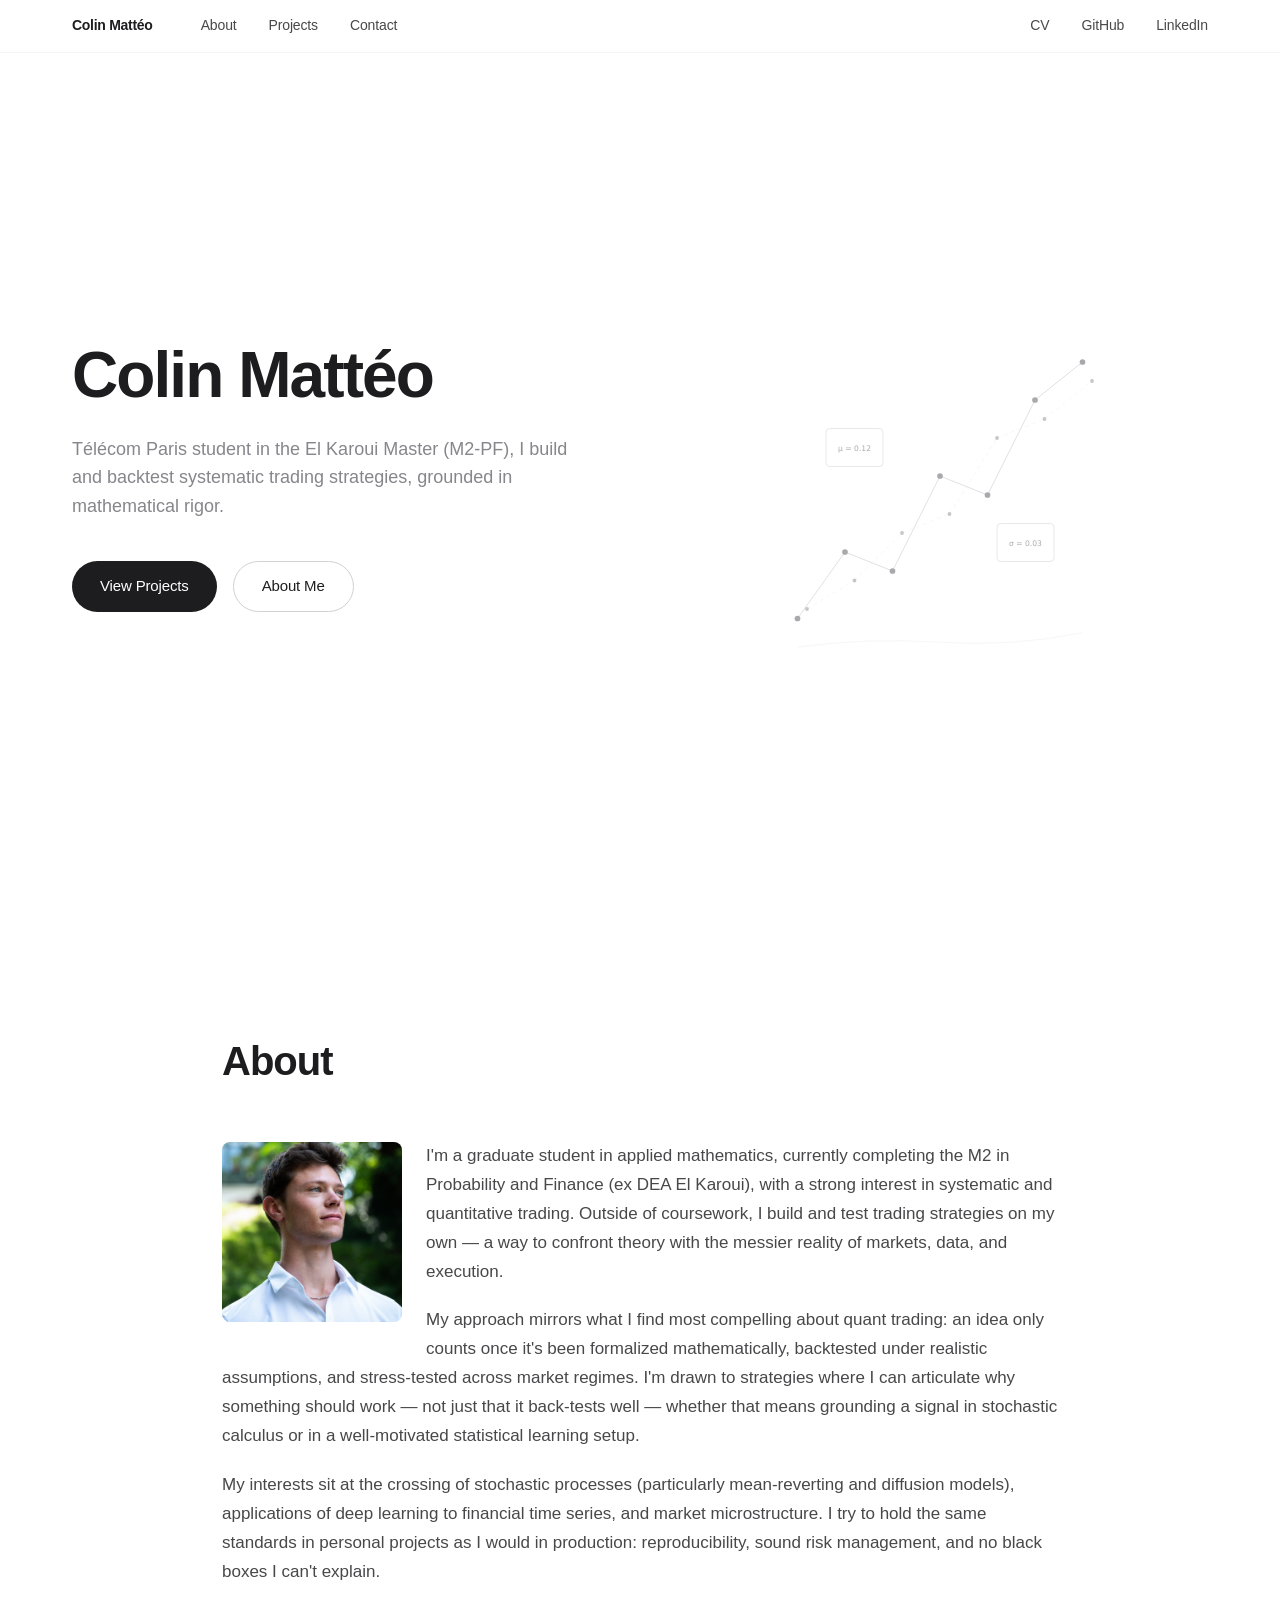
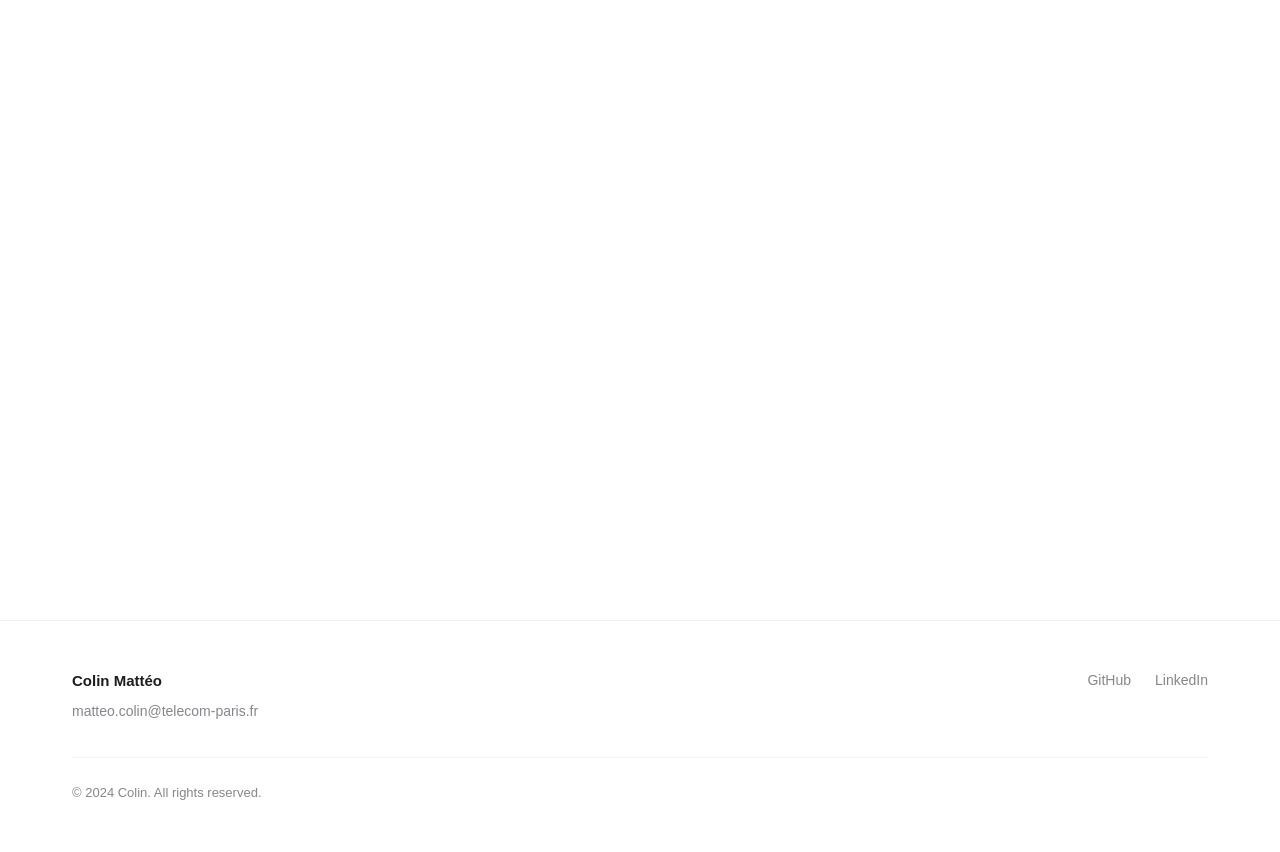
==== commit 1c219eac: "Modification pour que le texte s'écoule autour de l'image dans la section about. Rajout aussi du git" ====
--- a/index.html
+++ b/index.html
@@ -90,15 +90,11 @@
         <section id="about" class="about fade-in" aria-labelledby="about-title">
             <div class="container container--narrow">
                 <h2 id="about-title" class="section-title">About</h2>
-                <div class="about-wrapper">
-                    <div class="about-photo">
-                        <img src="assets/images/portrait.jpg" alt="Portrait" width="200" height="200">
-                    </div>
-                    <div class="about-content">
-                        <p>I'm a graduate student in applied mathematics, currently completing the M2 in Probability and Finance (ex DEA El Karoui), with a strong interest in systematic and quantitative trading. Outside of coursework, I build and test trading strategies on my own — a way to confront theory with the messier reality of markets, data, and execution.</p>
-                        <p>My approach mirrors what I find most compelling about quant trading: an idea only counts once it's been formalized mathematically, backtested under realistic assumptions, and stress-tested across market regimes. I'm drawn to strategies where I can articulate why something should work — not just that it back-tests well — whether that means grounding a signal in stochastic calculus or in a well-motivated statistical learning setup.</p>
-                        <p>My interests sit at the crossing of stochastic processes (particularly mean-reverting and diffusion models), applications of deep learning to financial time series, and market microstructure. I try to hold the same standards in personal projects as I would in production: reproducibility, sound risk management, and no black boxes I can't explain.</p>
-                    </div>
+                <div class="about-content">
+                    <img src="assets/images/portrait.jpg" alt="Portrait of Colin Mattéo" class="about-photo" width="180" height="180">
+                    <p>I'm a graduate student in applied mathematics, currently completing the M2 in Probability and Finance (ex DEA El Karoui), with a strong interest in systematic and quantitative trading. Outside of coursework, I build and test trading strategies on my own — a way to confront theory with the messier reality of markets, data, and execution.</p>
+                    <p>My approach mirrors what I find most compelling about quant trading: an idea only counts once it's been formalized mathematically, backtested under realistic assumptions, and stress-tested across market regimes. I'm drawn to strategies where I can articulate why something should work — not just that it back-tests well — whether that means grounding a signal in stochastic calculus or in a well-motivated statistical learning setup.</p>
+                    <p>My interests sit at the crossing of stochastic processes (particularly mean-reverting and diffusion models), applications of deep learning to financial time series, and market microstructure. I try to hold the same standards in personal projects as I would in production: reproducibility, sound risk management, and no black boxes I can't explain.</p>
                 </div>
             </div>
         </section>
--- a/css/style.css
+++ b/css/style.css
@@ -356,6 +356,23 @@
    ABOUT
    ============================================ */
 
+.about-content::after {
+    content: '';
+    display: table;
+    clear: both;
+}
+
+.about-photo {
+    float: left;
+    width: 180px;
+    height: 180px;
+    aspect-ratio: 1 / 1;
+    object-fit: cover;
+    border-radius: 8px;
+    margin-right: var(--space-md);
+    margin-bottom: var(--space-sm);
+}
+
 .about-content p {
     font-size: 1.0625rem;
     line-height: 1.7;
@@ -367,40 +384,13 @@
     margin-bottom: 0;
 }
 
-.about-wrapper {
-    display: flex;
-    gap: 2.5rem;
-    align-items: flex-start;
-}
-
-.about-photo {
-    flex-shrink: 0;
-    width: 180px;
-}
-
-.about-photo img {
-    width: 100%;
-    height: auto;
-    aspect-ratio: 1 / 1;
-    object-fit: cover;
-    border-radius: 8px; /* mets 50% si tu préfères un cercle */
-    display: block;
-}
-
-.about-content {
-    flex: 1;
-    min-width: 0;
-}
-
 @media (max-width: 640px) {
-    .about-wrapper {
-        flex-direction: column;
-        align-items: center;
-        text-align: left;
-    }
-
     .about-photo {
+        float: none;
+        display: block;
+        margin: 0 auto var(--space-md);
         width: 140px;
+        height: 140px;
     }
 }
 
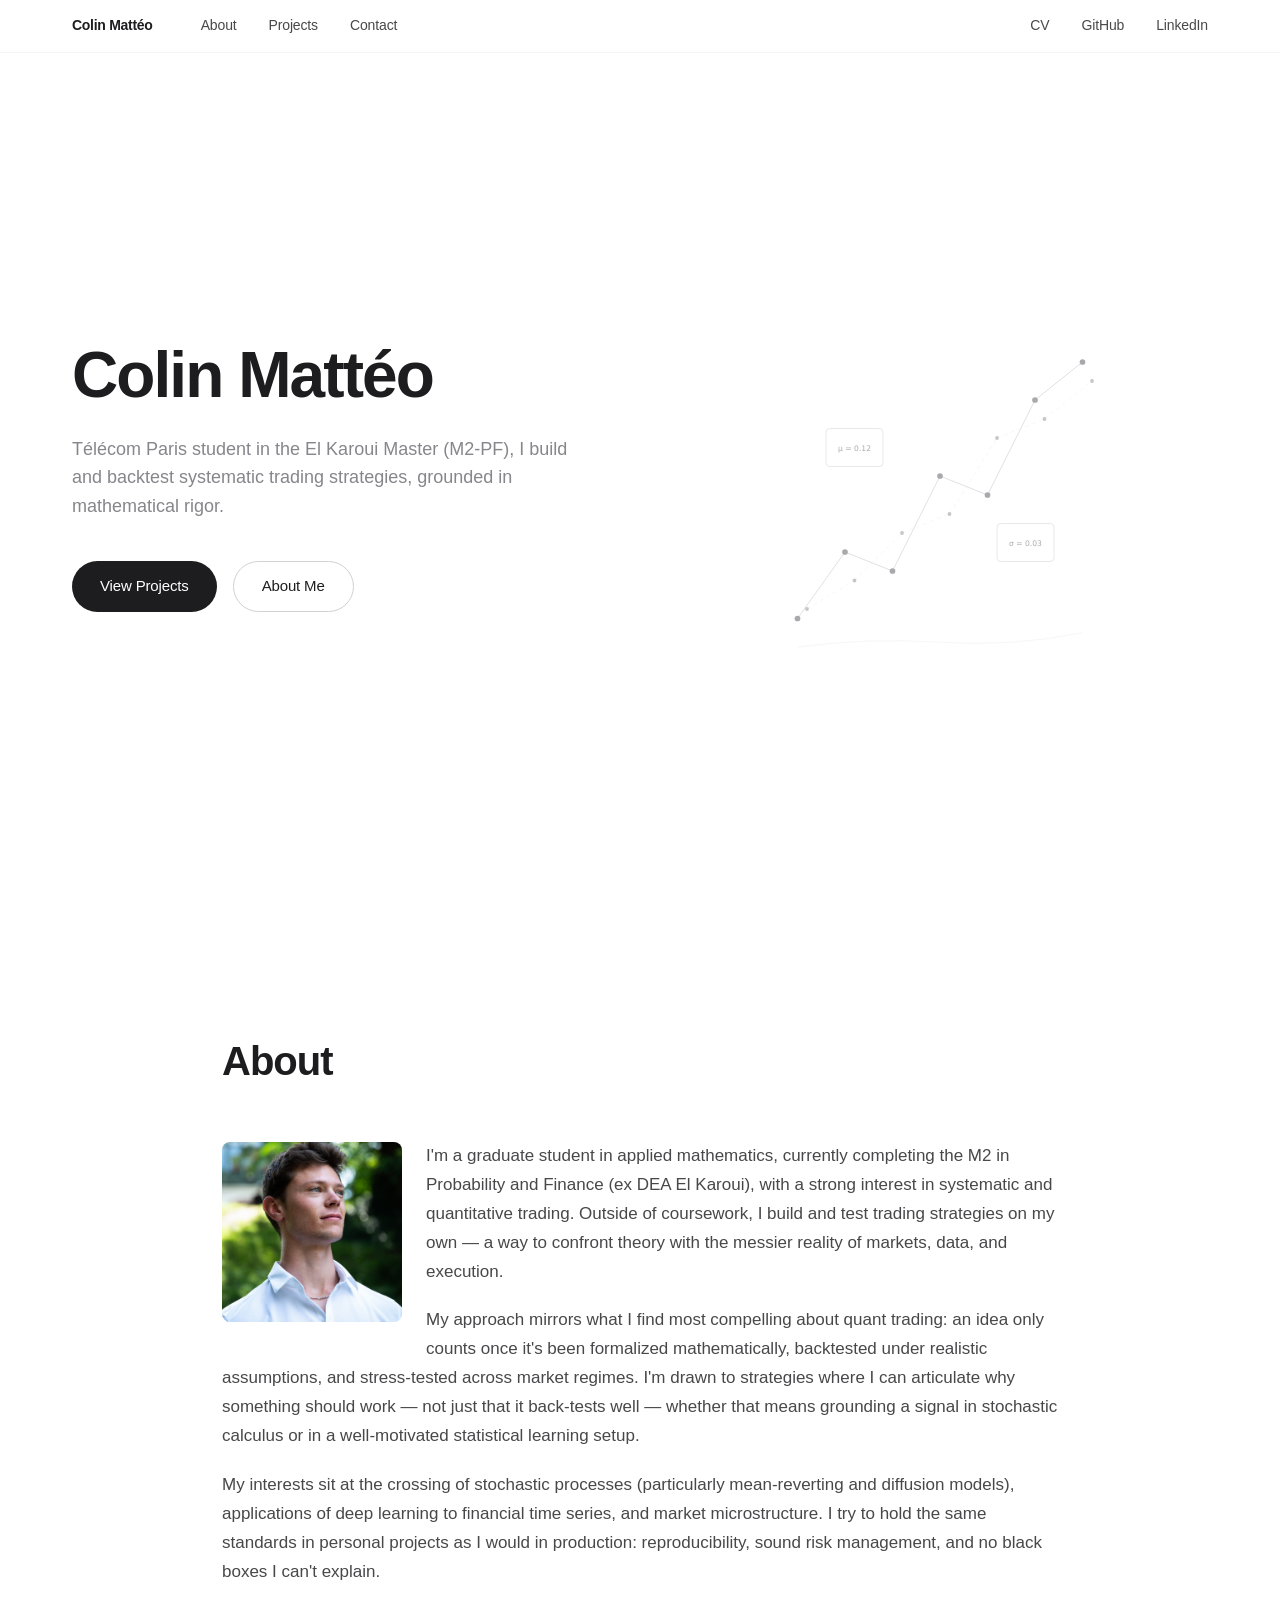
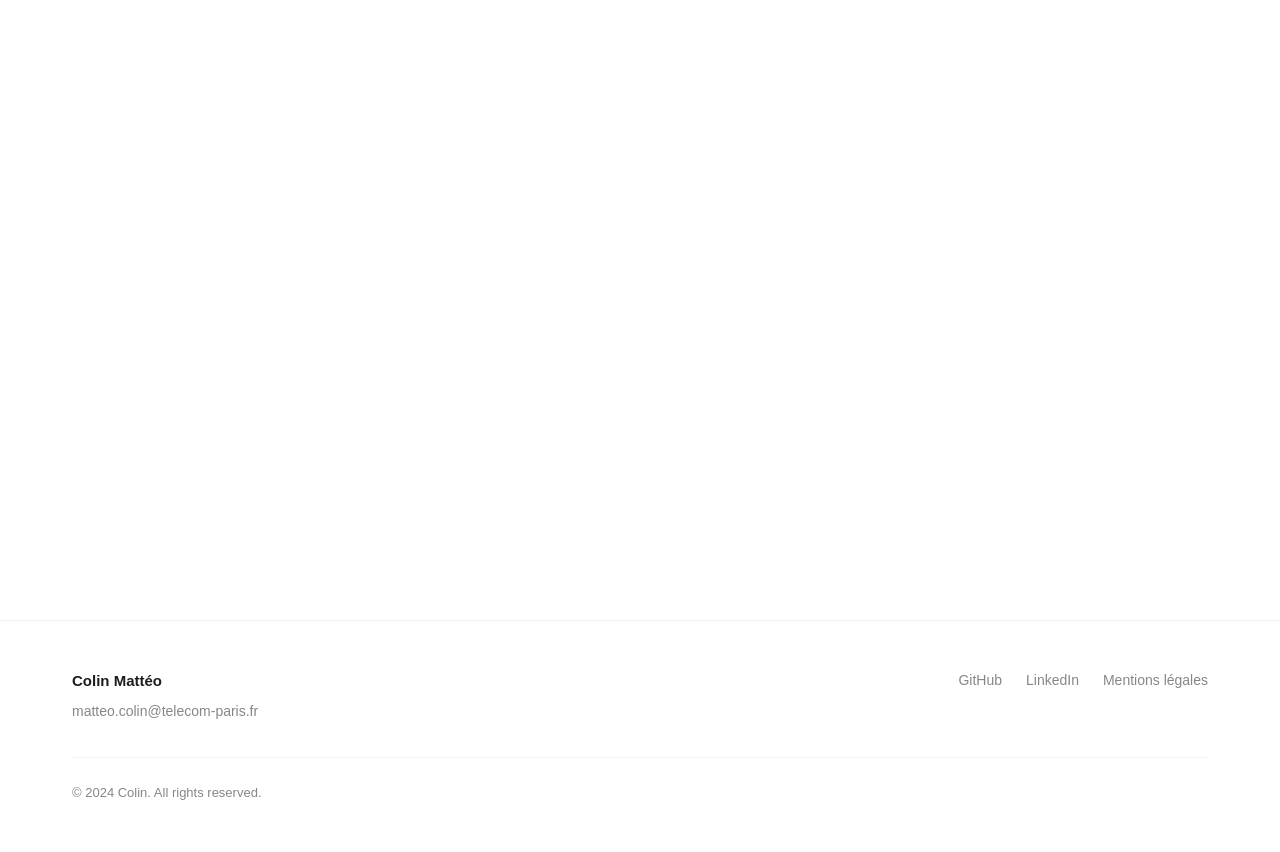
==== commit 82e201b3: "Rajout des mentions légales qu'il faudra compléter une fois que le site sera hénergé" ====
--- a/index.html
+++ b/index.html
@@ -137,6 +137,7 @@
                 <div class="footer-links">
                     <a href="https://github.com/V0H6P" target="_blank" rel="noopener noreferrer">GitHub</a>
                     <a href="https://www.linkedin.com/in/mattéo-colin-82a244336" target="_blank" rel="noopener noreferrer">LinkedIn</a>
+                    <a href="mentions-legales.html">Mentions légales</a>
                 </div>
             </div>
             <div class="footer-bottom">
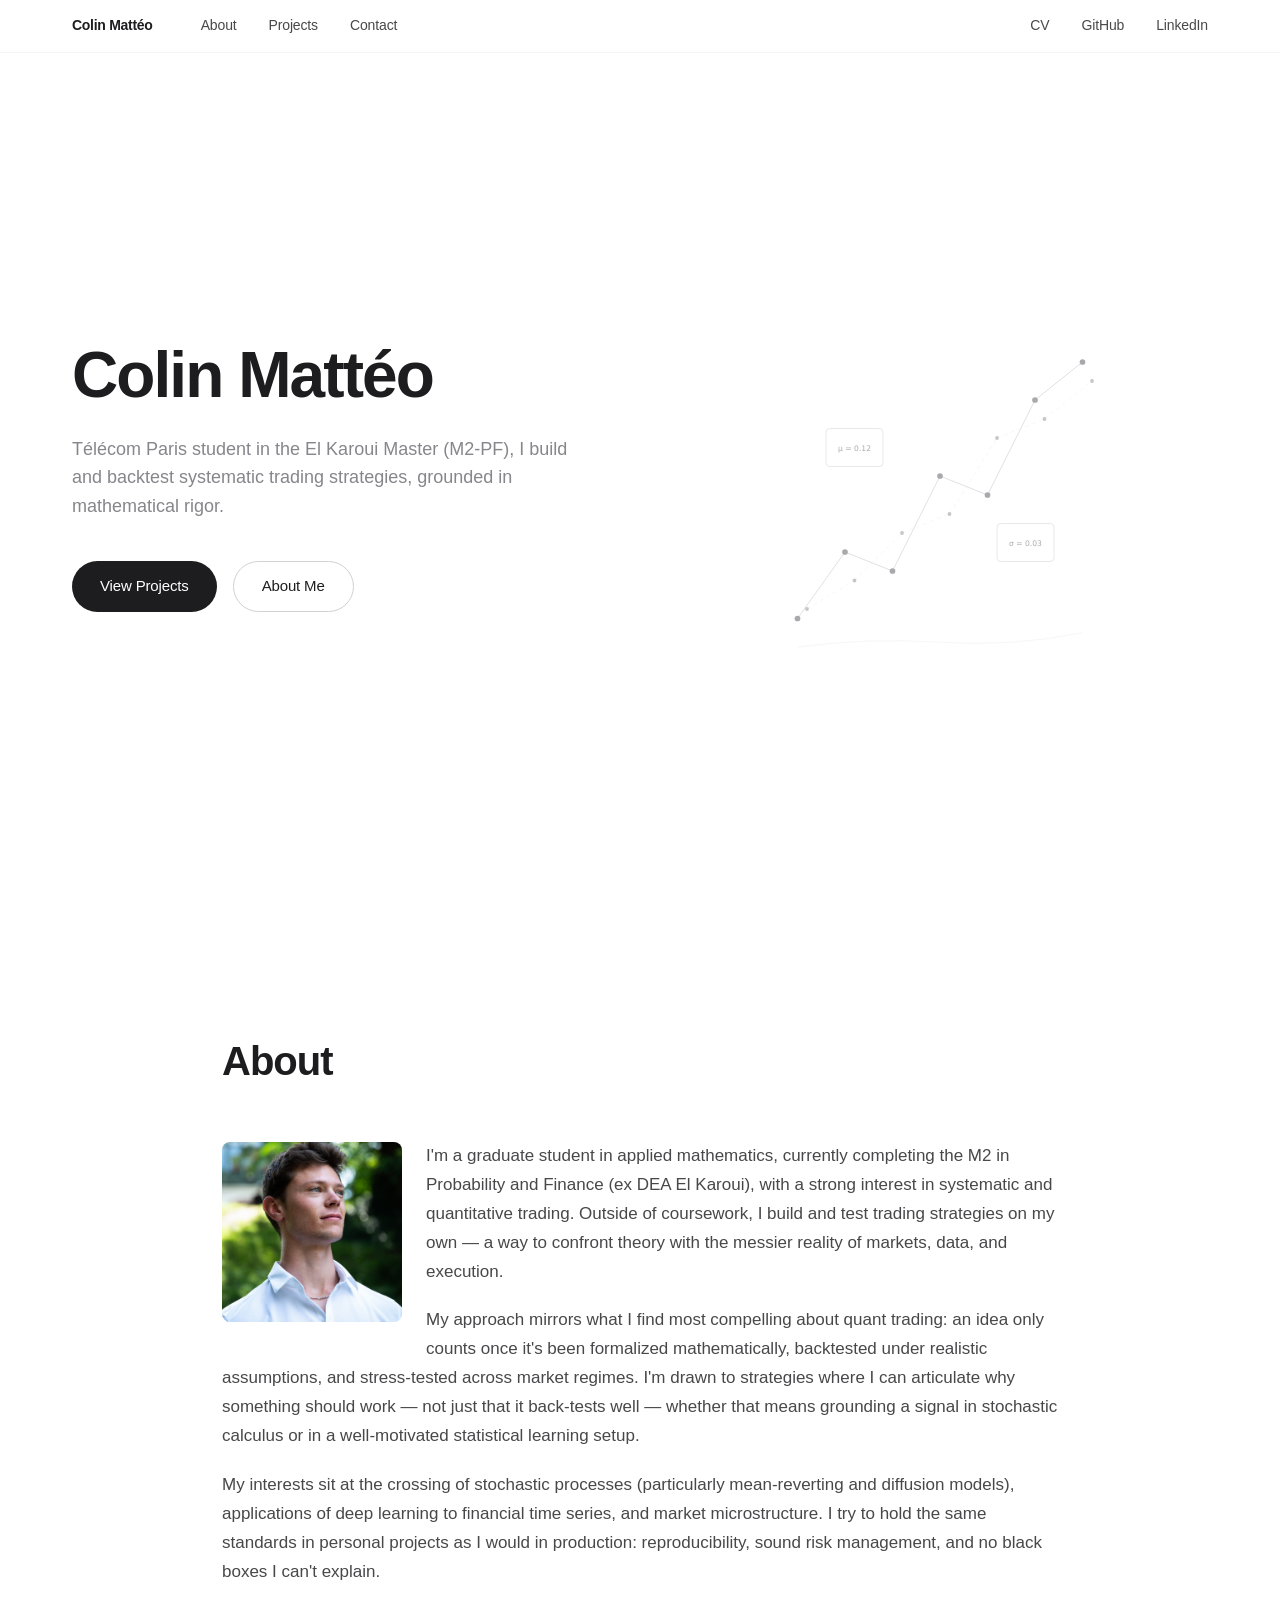
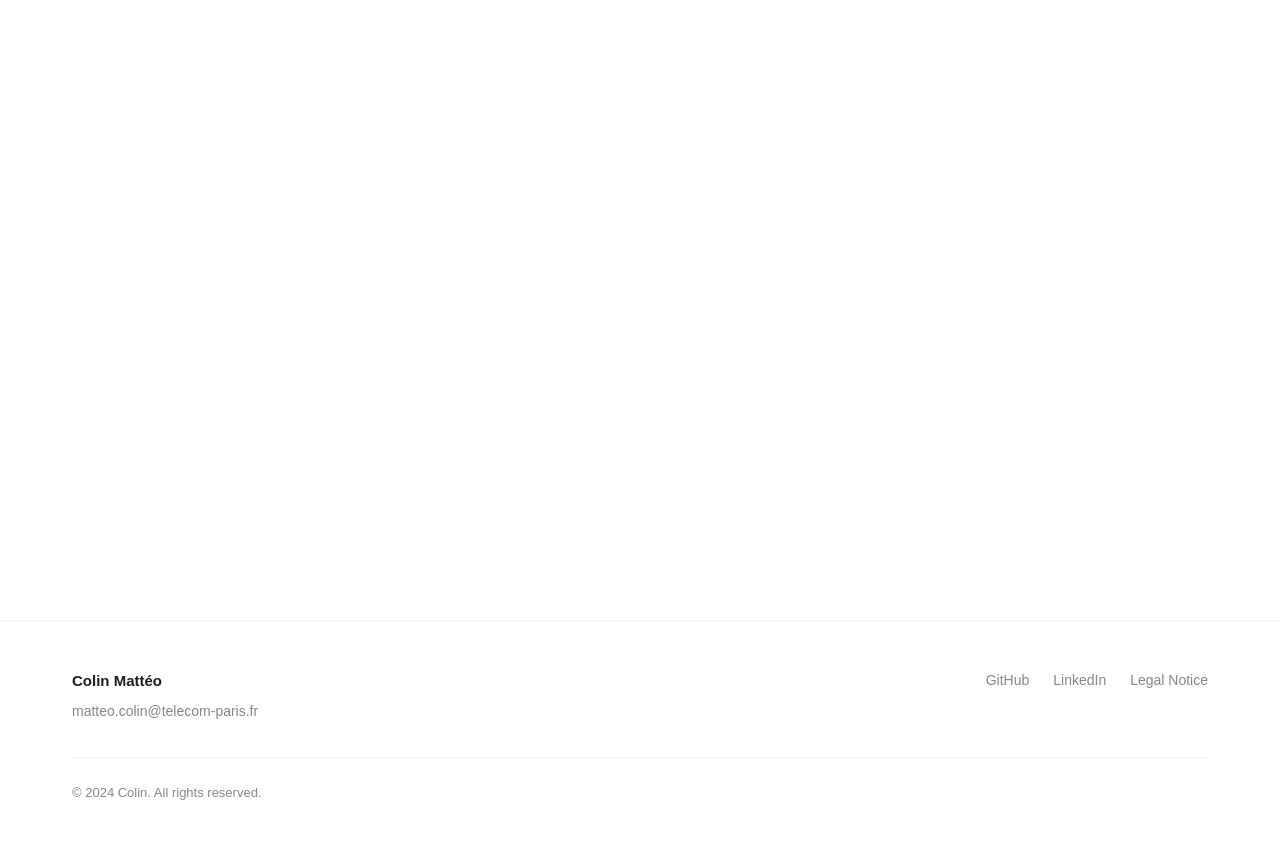
==== commit 38c2ab5d: "Rajout des liens vers les repo github pour mes deux projets" ====
--- a/index.html
+++ b/index.html
@@ -137,7 +137,7 @@
                 <div class="footer-links">
                     <a href="https://github.com/V0H6P" target="_blank" rel="noopener noreferrer">GitHub</a>
                     <a href="https://www.linkedin.com/in/mattéo-colin-82a244336" target="_blank" rel="noopener noreferrer">LinkedIn</a>
-                    <a href="mentions-legales.html">Mentions légales</a>
+                    <a href="mentions-legales.html">Legal Notice</a>
                 </div>
             </div>
             <div class="footer-bottom">
